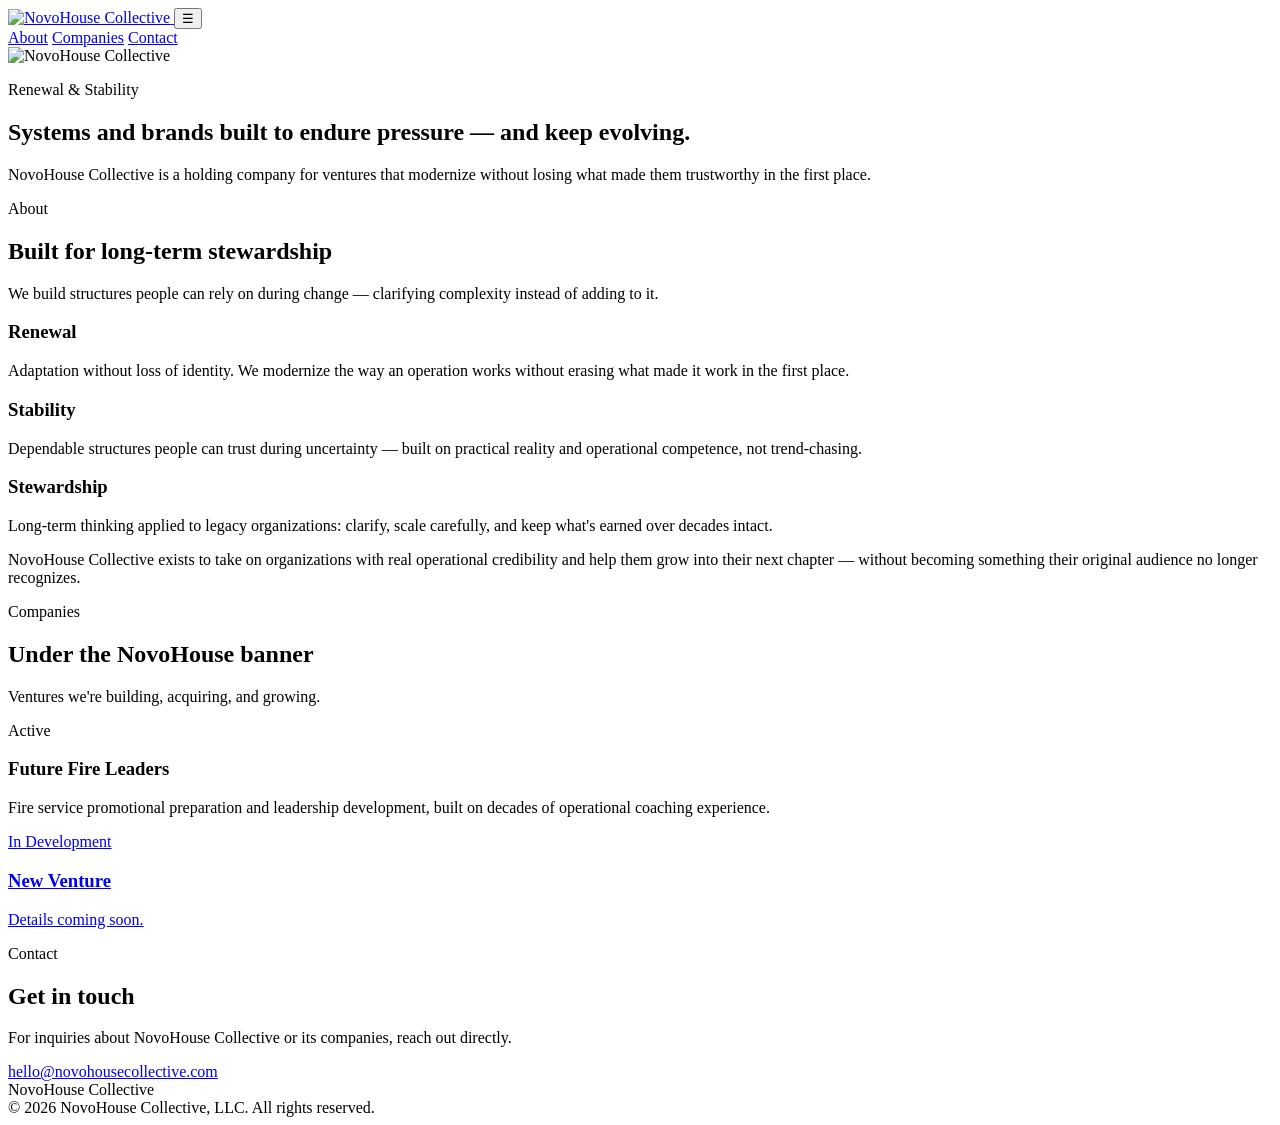
==== index.html @ 9d67afde "Initial site files" ====
<!DOCTYPE html>
<html lang="en">
<head>
<meta charset="UTF-8" />
<meta name="viewport" content="width=device-width, initial-scale=1.0" />
<title>NovoHouse Collective</title>
<meta name="description" content="NovoHouse Collective — building durable systems, brands, and leadership structures with renewal and stability." />
<link rel="preconnect" href="https://fonts.googleapis.com">
<link rel="preconnect" href="https://fonts.gstatic.com" crossorigin>
<link href="https://fonts.googleapis.com/css2?family=Barlow+Semi+Condensed:wght@500;600;700&family=Inter:wght@400;500&display=swap" rel="stylesheet">
<link rel="stylesheet" href="assets/style.css" />
</head>
<body>

<header>
  <nav class="nav">
    <a href="index.html" class="nav-mark">
      <img src="assets/nhc-logo.png" alt="NovoHouse Collective" />
    </a>
    <button class="nav-toggle" aria-label="Toggle navigation" aria-expanded="false">&#9776;</button>
    <div class="nav-links">
      <a href="#about">About</a>
      <a href="#companies">Companies</a>
      <a href="#contact">Contact</a>
    </div>
  </nav>
</header>

<main>

  <section class="hero" style="border-top: none;">
    <img class="hero-mark" src="assets/nhc-logo.png" alt="NovoHouse Collective" />
    <p class="hero-eyebrow">Renewal &amp; Stability</p>
    <h1>Systems and brands built to endure pressure — and keep evolving.</h1>
    <p>NovoHouse Collective is a holding company for ventures that modernize without losing what made them trustworthy in the first place.</p>
  </section>

  <section id="about">
    <div class="section-head">
      <p class="eyebrow">About</p>
      <h2>Built for long-term stewardship</h2>
      <p class="lede">We build structures people can rely on during change — clarifying complexity instead of adding to it.</p>
    </div>

    <div class="pillars">
      <div class="pillar">
        <h3>Renewal</h3>
        <p>Adaptation without loss of identity. We modernize the way an operation works without erasing what made it work in the first place.</p>
      </div>
      <div class="pillar">
        <h3>Stability</h3>
        <p>Dependable structures people can trust during uncertainty — built on practical reality and operational competence, not trend-chasing.</p>
      </div>
      <div class="pillar">
        <h3>Stewardship</h3>
        <p>Long-term thinking applied to legacy organizations: clarify, scale carefully, and keep what's earned over decades intact.</p>
      </div>
    </div>

    <div class="about-body">
      <p>NovoHouse Collective exists to take on organizations with real operational credibility and help them grow into their next chapter — without becoming something their original audience no longer recognizes.</p>
    </div>
  </section>

  <section id="companies">
    <div class="section-head">
      <p class="eyebrow">Companies</p>
      <h2>Under the NovoHouse banner</h2>
      <p class="lede">Ventures we're building, acquiring, and growing.</p>
    </div>

    <div class="company-grid">
      <div class="company-card is-active">
        <span class="company-tag">Active</span>
        <h3>Future Fire Leaders</h3>
        <p>Fire service promotional preparation and leadership development, built on decades of operational coaching experience.</p>
      </div>
      <a href="ffl-coming-soon.html" class="company-card is-coming">
        <span class="company-tag">In Development</span>
        <h3>New Venture</h3>
        <p>Details coming soon.</p>
      </a>
    </div>
  </section>

  <section id="contact">
    <div class="contact-inner">
      <p class="eyebrow">Contact</p>
      <h2>Get in touch</h2>
      <p class="lede">For inquiries about NovoHouse Collective or its companies, reach out directly.</p>
      <div class="contact-detail">
        <a href="mailto:hello@novohousecollective.com">hello@novohousecollective.com</a>
      </div>
    </div>
  </section>

</main>

<footer>
  <div class="foot-mark">NovoHouse Collective</div>
  <div>&copy; 2026 NovoHouse Collective, LLC. All rights reserved.</div>
</footer>

<script>
  const toggle = document.querySelector('.nav-toggle');
  const links = document.querySelector('.nav-links');
  toggle.addEventListener('click', () => {
    const open = links.classList.toggle('open');
    toggle.setAttribute('aria-expanded', open);
  });
  links.querySelectorAll('a').forEach(a => a.addEventListener('click', () => {
    links.classList.remove('open');
    toggle.setAttribute('aria-expanded', 'false');
  }));
</script>

</body>
</html>
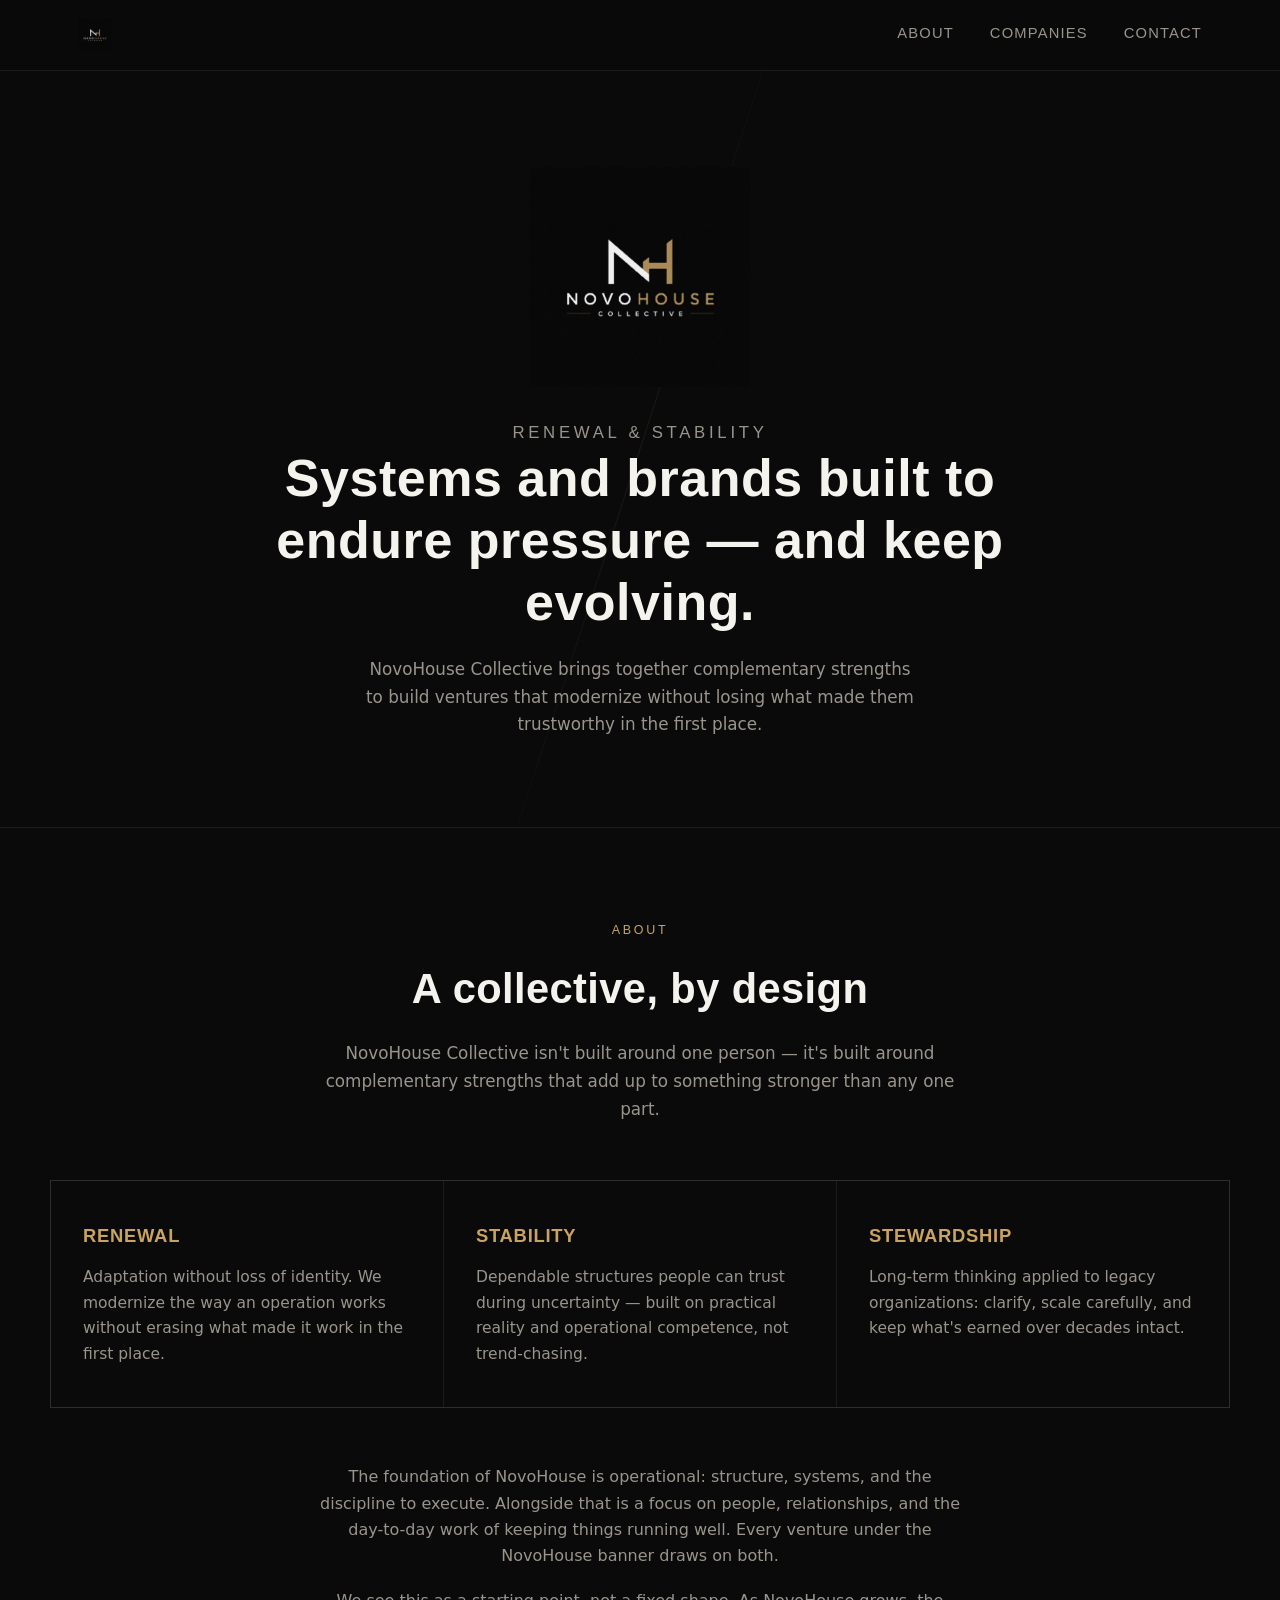
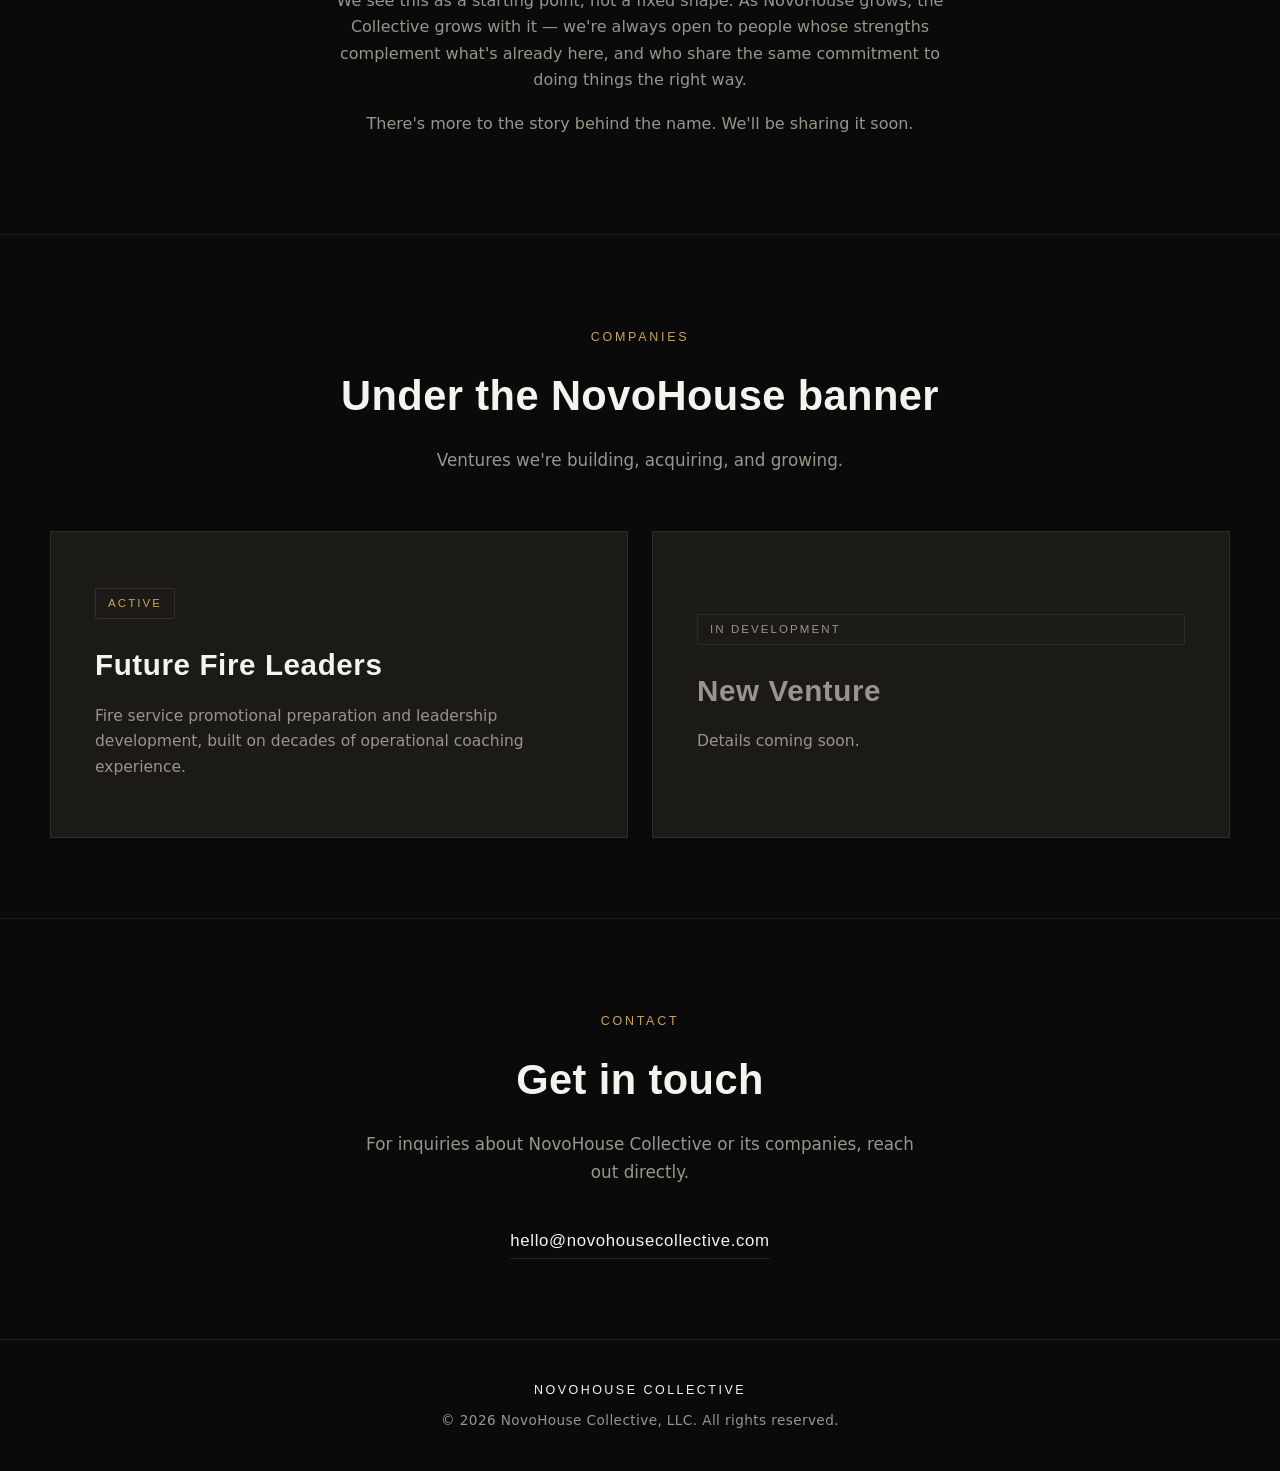
==== commit 4d1f1d2a: "Update index.html" ====
--- a/index.html
+++ b/index.html
@@ -32,14 +32,14 @@
     <img class="hero-mark" src="assets/nhc-logo.png" alt="NovoHouse Collective" />
     <p class="hero-eyebrow">Renewal &amp; Stability</p>
     <h1>Systems and brands built to endure pressure — and keep evolving.</h1>
-    <p>NovoHouse Collective is a holding company for ventures that modernize without losing what made them trustworthy in the first place.</p>
+    <p>NovoHouse Collective brings together complementary strengths to build ventures that modernize without losing what made them trustworthy in the first place.</p>
   </section>
 
   <section id="about">
     <div class="section-head">
       <p class="eyebrow">About</p>
-      <h2>Built for long-term stewardship</h2>
-      <p class="lede">We build structures people can rely on during change — clarifying complexity instead of adding to it.</p>
+      <h2>A collective, by design</h2>
+      <p class="lede">NovoHouse Collective isn't built around one person — it's built around complementary strengths that add up to something stronger than any one part.</p>
     </div>
 
     <div class="pillars">
@@ -58,7 +58,9 @@
     </div>
 
     <div class="about-body">
-      <p>NovoHouse Collective exists to take on organizations with real operational credibility and help them grow into their next chapter — without becoming something their original audience no longer recognizes.</p>
+      <p>The foundation of NovoHouse is operational: structure, systems, and the discipline to execute. Alongside that is a focus on people, relationships, and the day-to-day work of keeping things running well. Every venture under the NovoHouse banner draws on both.</p>
+      <p>We see this as a starting point, not a fixed shape. As NovoHouse grows, the Collective grows with it — we're always open to people whose strengths complement what's already here, and who share the same commitment to doing things the right way.</p>
+      <p>There's more to the story behind the name. We'll be sharing it soon.</p>
     </div>
   </section>
 
--- a/assets/style.css
+++ b/assets/style.css
@@ -0,0 +1,520 @@
+/* =========================================================
+   NovoHouse Collective — Design Tokens
+   ========================================================= */
+:root {
+  --bg: #0a0a0a;
+  --bg-raised: #161513;
+  --bg-card: #1c1a17;
+  --ink: #f5f3ee;
+  --ink-muted: #9a958c;
+  --gold: #c9a35f;
+  --gold-soft: rgba(201, 163, 95, 0.16);
+  --line: rgba(245, 243, 238, 0.08);
+
+  --font-display: "Barlow Semi Condensed", "Archivo", sans-serif;
+  --font-body: "Inter", "Source Sans Pro", system-ui, sans-serif;
+
+  --max-w: 1180px;
+}
+
+*, *::before, *::after { box-sizing: border-box; }
+
+html { scroll-behavior: smooth; }
+
+@media (prefers-reduced-motion: reduce) {
+  html { scroll-behavior: auto; }
+  *, *::before, *::after { animation-duration: 0.01ms !important; transition-duration: 0.01ms !important; }
+}
+
+body {
+  margin: 0;
+  background: var(--bg);
+  color: var(--ink);
+  font-family: var(--font-body);
+  font-size: 16px;
+  line-height: 1.65;
+  -webkit-font-smoothing: antialiased;
+}
+
+img { max-width: 100%; display: block; }
+
+a { color: inherit; text-decoration: none; }
+
+:focus-visible {
+  outline: 2px solid var(--gold);
+  outline-offset: 3px;
+}
+
+.wrap {
+  max-width: var(--max-w);
+  margin: 0 auto;
+  padding: 0 28px;
+}
+
+/* =========================================================
+   Header / Nav
+   ========================================================= */
+header {
+  position: sticky;
+  top: 0;
+  z-index: 50;
+  background: rgba(10, 10, 10, 0.85);
+  backdrop-filter: blur(8px);
+  border-bottom: 1px solid var(--line);
+}
+
+.nav {
+  display: flex;
+  align-items: center;
+  justify-content: space-between;
+  padding: 18px 28px;
+  max-width: var(--max-w);
+  margin: 0 auto;
+}
+
+.nav-mark {
+  display: flex;
+  align-items: center;
+  gap: 12px;
+  font-family: var(--font-display);
+  font-weight: 600;
+  font-size: 1.05rem;
+  letter-spacing: 0.06em;
+  text-transform: uppercase;
+}
+
+.nav-mark img {
+  height: 34px;
+  width: auto;
+}
+
+@media (max-width: 760px) {
+  .nav-mark img {
+    height: 26px;
+  }
+  .nav {
+    padding: 14px 20px;
+  }
+}
+
+.nav-links {
+  display: flex;
+  gap: 36px;
+  font-family: var(--font-display);
+  font-size: 0.92rem;
+  letter-spacing: 0.08em;
+  text-transform: uppercase;
+}
+
+.nav-links a {
+  color: var(--ink-muted);
+  transition: color 0.2s ease;
+  position: relative;
+  padding-bottom: 4px;
+}
+
+.nav-links a:hover,
+.nav-links a:focus-visible {
+  color: var(--ink);
+}
+
+.nav-links a::after {
+  content: "";
+  position: absolute;
+  left: 0;
+  bottom: -2px;
+  width: 0;
+  height: 1px;
+  background: var(--gold);
+  transition: width 0.25s ease;
+}
+
+.nav-links a:hover::after,
+.nav-links a:focus-visible::after {
+  width: 100%;
+}
+
+.nav-toggle {
+  display: none;
+  background: none;
+  border: 1px solid var(--line);
+  color: var(--ink);
+  width: 42px;
+  height: 42px;
+  border-radius: 4px;
+  font-size: 1.2rem;
+  cursor: pointer;
+}
+
+@media (max-width: 760px) {
+  .nav-links {
+    position: fixed;
+    inset: 64px 0 0 0;
+    background: var(--bg);
+    flex-direction: column;
+    align-items: center;
+    justify-content: center;
+    gap: 32px;
+    transform: translateY(-110%);
+    transition: transform 0.3s ease;
+    border-top: 1px solid var(--line);
+    visibility: hidden;
+    z-index: 100;
+  }
+  .nav-links.open {
+    transform: translateY(0);
+    visibility: visible;
+  }
+  .nav-toggle {
+    display: flex;
+    align-items: center;
+    justify-content: center;
+  }
+}
+
+/* =========================================================
+   Hero
+   ========================================================= */
+.hero {
+  position: relative;
+  padding: 96px 28px 88px;
+  text-align: center;
+  overflow: hidden;
+}
+
+.hero::before {
+  /* Diagonal accent echoing the N stroke in the mark */
+  content: "";
+  position: absolute;
+  top: -20%;
+  left: 50%;
+  width: 1px;
+  height: 140%;
+  background: linear-gradient(to bottom, transparent, var(--gold-soft), transparent);
+  transform: translateX(-50%) rotate(18deg);
+  opacity: 0.6;
+}
+
+.hero-mark {
+  width: 100%;
+  max-width: 220px;
+  margin: 0 auto 32px;
+  opacity: 0;
+  animation: rise 0.9s ease-out 0.1s forwards;
+}
+
+@media (max-width: 760px) {
+  .hero {
+    padding: 64px 24px 72px;
+  }
+  .hero::before {
+    opacity: 0.25;
+  }
+  .hero-mark {
+    max-width: 160px;
+    margin: 0 auto 24px;
+  }
+}
+
+.hero-eyebrow {
+  font-family: var(--font-display);
+  letter-spacing: 0.22em;
+  text-transform: uppercase;
+  font-size: 0.8rem;
+  color: var(--gold);
+  margin-bottom: 18px;
+  opacity: 0;
+  animation: rise 0.9s ease-out 0.3s forwards;
+}
+
+.hero h1 {
+  font-family: var(--font-display);
+  font-weight: 600;
+  font-size: clamp(2rem, 4.5vw, 3.25rem);
+  letter-spacing: 0.01em;
+  margin: 0 auto 22px;
+  max-width: 26ch;
+  line-height: 1.2;
+  opacity: 0;
+  animation: rise 0.9s ease-out 0.45s forwards;
+}
+
+.hero p {
+  max-width: 52ch;
+  margin: 0 auto;
+  color: var(--ink-muted);
+  font-size: 1.05rem;
+  opacity: 0;
+  animation: rise 0.9s ease-out 0.6s forwards;
+}
+
+@keyframes rise {
+  from { opacity: 0; transform: translateY(14px); }
+  to { opacity: 1; transform: translateY(0); }
+}
+
+/* =========================================================
+   Section scaffolding
+   ========================================================= */
+section {
+  padding: 80px 28px;
+  border-top: 1px solid var(--line);
+}
+
+@media (max-width: 760px) {
+  section {
+    padding: 56px 20px;
+  }
+  .section-head {
+    margin-bottom: 36px;
+  }
+}
+
+.section-head {
+  max-width: 640px;
+  margin: 0 auto 56px;
+  text-align: center;
+}
+
+.eyebrow {
+  font-family: var(--font-display);
+  letter-spacing: 0.22em;
+  text-transform: uppercase;
+  font-size: 0.78rem;
+  color: var(--gold);
+  margin-bottom: 14px;
+}
+
+h2 {
+  font-family: var(--font-display);
+  font-weight: 600;
+  font-size: clamp(1.7rem, 4vw, 2.6rem);
+  margin: 0 0 16px;
+  letter-spacing: 0.01em;
+}
+
+.lede {
+  color: var(--ink-muted);
+  font-size: 1.05rem;
+}
+
+/* =========================================================
+   About — doctrine pillars
+   ========================================================= */
+.pillars {
+  display: grid;
+  grid-template-columns: repeat(3, 1fr);
+  gap: 1px;
+  background: var(--line);
+  border: 1px solid var(--line);
+  max-width: var(--max-w);
+  margin: 0 auto;
+}
+
+.pillar {
+  background: var(--bg);
+  padding: 40px 32px;
+}
+
+.pillar h3 {
+  font-family: var(--font-display);
+  font-weight: 600;
+  font-size: 1.15rem;
+  letter-spacing: 0.04em;
+  text-transform: uppercase;
+  margin: 0 0 14px;
+  color: var(--gold);
+}
+
+.pillar p {
+  color: var(--ink-muted);
+  font-size: 0.97rem;
+  margin: 0;
+}
+
+@media (max-width: 760px) {
+  .pillars { grid-template-columns: 1fr; }
+}
+
+.about-body {
+  max-width: 640px;
+  margin: 56px auto 0;
+  text-align: center;
+  color: var(--ink-muted);
+}
+
+.about-body p + p { margin-top: 18px; }
+
+/* =========================================================
+   Companies / Portfolio
+   ========================================================= */
+.company-grid {
+  display: grid;
+  grid-template-columns: repeat(2, 1fr);
+  gap: 24px;
+  max-width: var(--max-w);
+  margin: 0 auto;
+}
+
+.company-card {
+  background: var(--bg-card);
+  border: 1px solid var(--line);
+  padding: 56px 44px;
+  position: relative;
+  transition: border-color 0.25s ease, transform 0.25s ease;
+}
+
+.company-card.is-active:hover {
+  border-color: var(--gold-soft);
+  transform: translateY(-3px);
+}
+
+.company-tag {
+  display: inline-block;
+  font-family: var(--font-display);
+  font-size: 0.72rem;
+  letter-spacing: 0.18em;
+  text-transform: uppercase;
+  padding: 5px 12px;
+  border: 1px solid var(--gold-soft);
+  color: var(--gold);
+  border-radius: 2px;
+  margin-bottom: 22px;
+}
+
+.company-card.is-coming .company-tag {
+  color: var(--ink-muted);
+  border-color: var(--line);
+}
+
+.company-card h3 {
+  font-family: var(--font-display);
+  font-weight: 600;
+  font-size: 1.85rem;
+  margin: 0 0 14px;
+  letter-spacing: 0.02em;
+}
+
+.company-card p {
+  color: var(--ink-muted);
+  margin: 0 0 0;
+  font-size: 0.97rem;
+}
+
+.company-card.is-coming {
+  display: flex;
+  flex-direction: column;
+  justify-content: center;
+  min-height: 100%;
+}
+
+.company-card.is-coming h3 {
+  color: var(--ink-muted);
+}
+
+@media (max-width: 760px) {
+  .company-grid { grid-template-columns: 1fr; }
+}
+
+/* =========================================================
+   Contact
+   ========================================================= */
+.contact-inner {
+  max-width: 560px;
+  margin: 0 auto;
+  text-align: center;
+}
+
+.contact-detail {
+  margin-top: 40px;
+  display: flex;
+  flex-direction: column;
+  gap: 14px;
+  align-items: center;
+}
+
+.contact-detail a {
+  font-family: var(--font-display);
+  font-size: 1.05rem;
+  letter-spacing: 0.04em;
+  border-bottom: 1px solid var(--gold-soft);
+  padding-bottom: 4px;
+  transition: border-color 0.2s ease, color 0.2s ease;
+}
+
+.contact-detail a:hover,
+.contact-detail a:focus-visible {
+  color: var(--gold);
+  border-color: var(--gold);
+}
+
+/* =========================================================
+   Footer
+   ========================================================= */
+footer {
+  border-top: 1px solid var(--line);
+  padding: 40px 28px;
+  text-align: center;
+  color: var(--ink-muted);
+  font-size: 0.85rem;
+  letter-spacing: 0.03em;
+}
+
+footer .foot-mark {
+  font-family: var(--font-display);
+  letter-spacing: 0.2em;
+  text-transform: uppercase;
+  font-size: 0.78rem;
+  color: var(--ink);
+  margin-bottom: 8px;
+}
+
+/* =========================================================
+   FFL placeholder page
+   ========================================================= */
+.coming-soon {
+  min-height: 100vh;
+  display: flex;
+  flex-direction: column;
+  align-items: center;
+  justify-content: center;
+  text-align: center;
+  padding: 28px;
+}
+
+.coming-soon img {
+  width: 100%;
+  max-width: 280px;
+  margin: 0 auto 32px;
+}
+
+.coming-soon .eyebrow { margin-bottom: 18px; }
+
+.coming-soon h1 {
+  font-family: var(--font-display);
+  font-weight: 600;
+  font-size: clamp(1.8rem, 5vw, 3rem);
+  margin: 0 0 16px;
+}
+
+.coming-soon p {
+  color: var(--ink-muted);
+  max-width: 46ch;
+}
+
+.back-link {
+  margin-top: 36px;
+  font-family: var(--font-display);
+  letter-spacing: 0.1em;
+  text-transform: uppercase;
+  font-size: 0.85rem;
+  border-bottom: 1px solid var(--gold-soft);
+  padding-bottom: 4px;
+  transition: color 0.2s ease, border-color 0.2s ease;
+}
+
+.back-link:hover,
+.back-link:focus-visible {
+  color: var(--gold);
+  border-color: var(--gold);
+}
